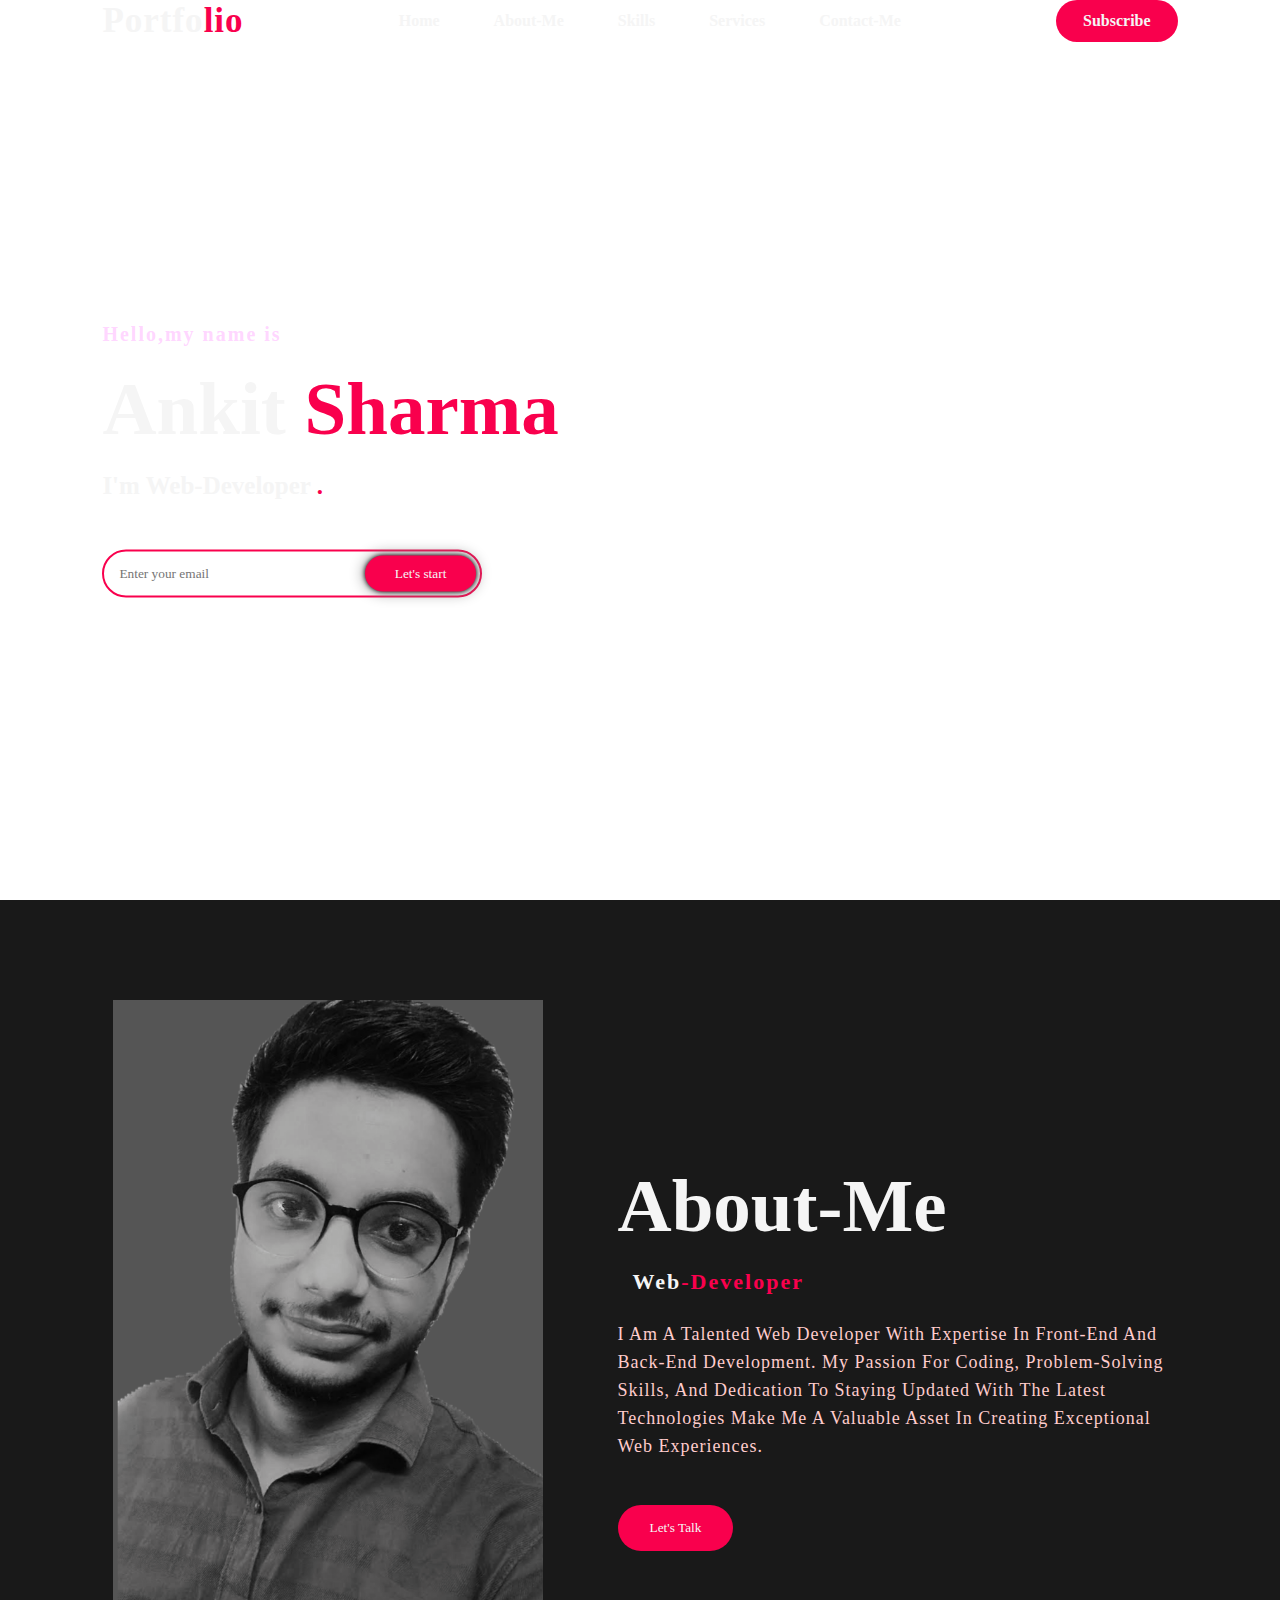
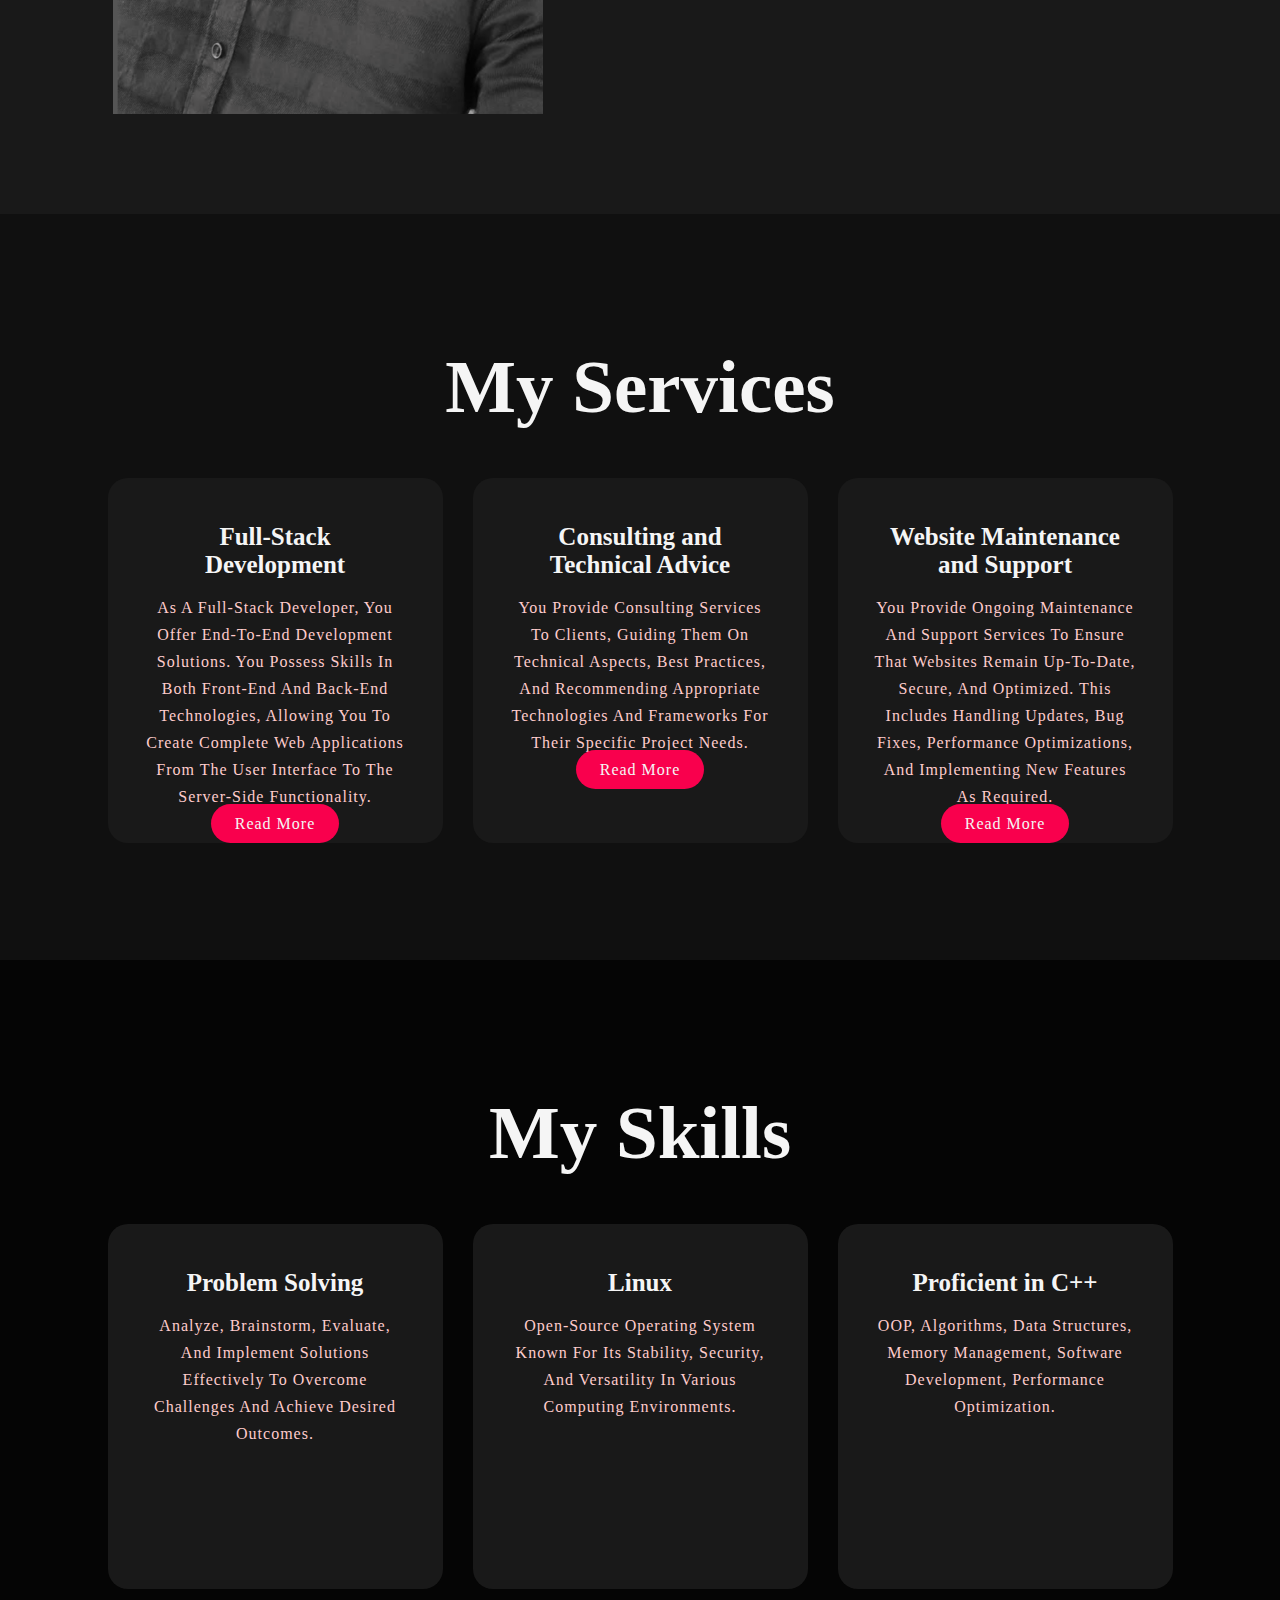
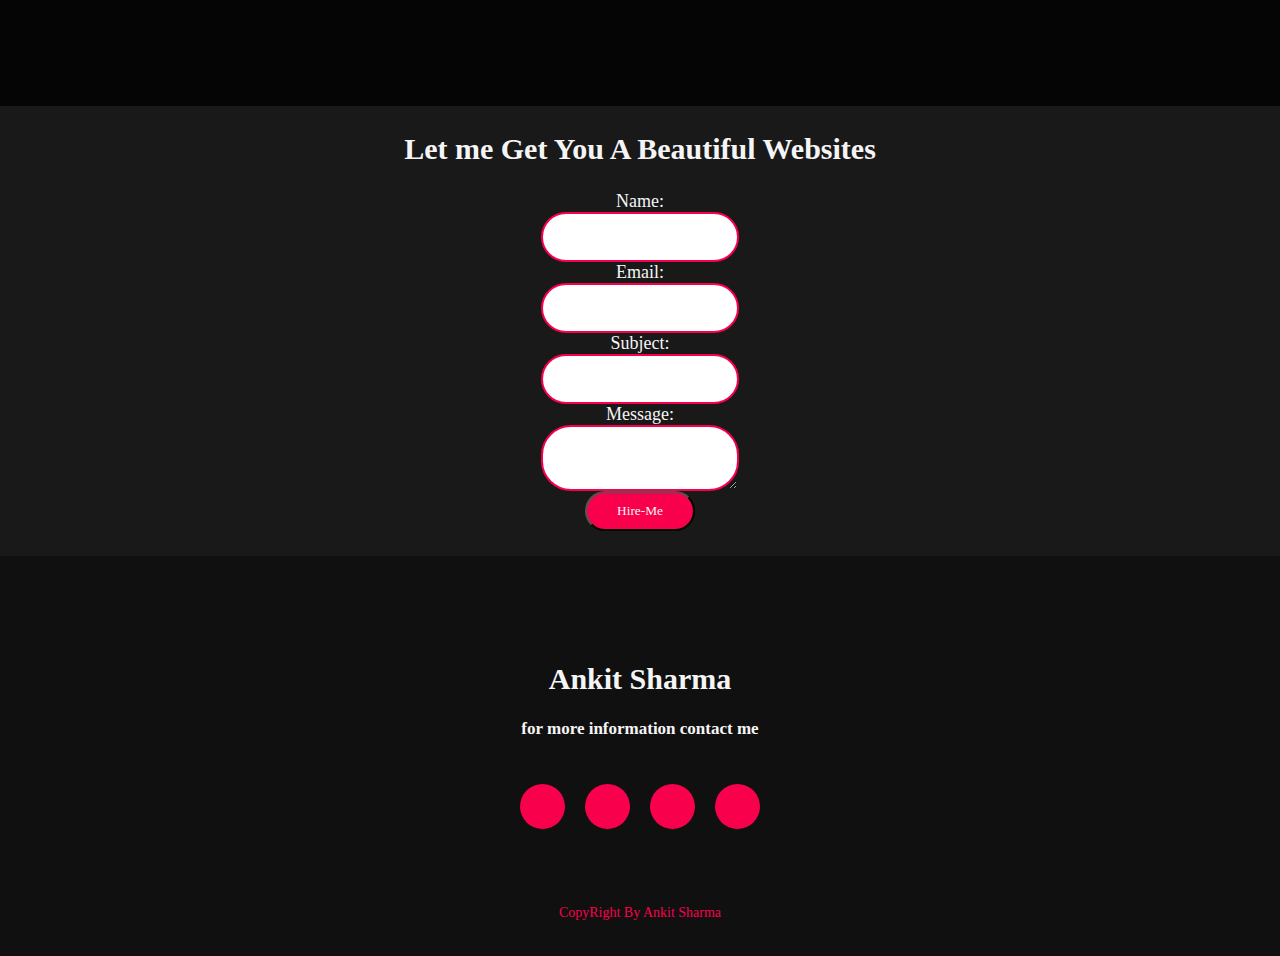
==== portfolio.html @ 2ae2f52b "adding new" ====
<!DOCTYPE html>
<html lang="en">
<head>
    <meta charset="UTF-8">
    <meta http-equiv="X-UA-Compatible" content="IE=edge">
    <meta name="viewport" content="width=device-width, initial-scale=1.0">
    <title>Portfolio</title>
    <link rel="stylesheet" href="./portfolio.css">
    <link rel="preconnect" href="https://fonts.googleapis.com">
<link rel="preconnect" href="https://fonts.gstatic.com" crossorigin>

<link rel="stylesheet" href="https://cdnjs.cloudflare.com/ajax/libs/font-awesome/6.4.0/css/all.min.css" integrity="sha512-iecdLmaskl7CVkqkXNQ/ZH/XLlvWZOJyj7Yy7tcenmpD1ypASozpmT/E0iPtmFIB46ZmdtAc9eNBvH0H/ZpiBw==" crossorigin="anonymous" referrerpolicy="no-referrer" />
</head>
<body>
    <!-- hero section -->
    <section id="Home">
        <div class="hero">
            <nav>
                <h2 class="logo">Portfo<span>lio</span></h2>
                <ul>
                    <li><a href="#Home">Home</a></li>
                    <li><a href="#About-Me">About-Me</a></li>
                    <li><a href="#Skill" >Skills</a></li>
                    <li><a href="#Services">Services</a></li>
                    <li><a href="#Contact-Me">Contact-Me</a></li>
                </ul>
                <a href="#" class="btn">Subscribe</a>
            </nav>
    
            <div class="content">
                <h4>Hello,my name is </h4>
                <h1>Ankit <span>Sharma</span></h1>
                <h3>I'm Web-Developer <span>.</span></h3>
                <div class="newslatter">
                    <form action="https://formspree.io/f/meqbjddd" method="POST">
                        <input type="email" name="email " id="mail" placeholder="Enter your email">
                        <input type="submit" name="submit" id="" value="Let's start">
    
                    </form>
                </div>
            </div>
        </div>
    </section>
    
<!-- about section -->

<section class="about" id="About-Me">
    <div class="main">
        <img src="./about.png" alt="" width="10px">
        <div class="about-text">
            <h2>about-Me </h2>
            <h5>Web<span>-Developer</span></h5>
            <p>
                I am a talented web developer with expertise in front-end and back-end development. My passion for coding, problem-solving skills, and dedication to staying updated with the latest technologies make me a valuable asset in creating exceptional web experiences.
            </p>
            <a href="mailto:ankit972125@gmail.com?subject=Hello%20Ankit&body=Hello%20there" target="_blank">
                <button type="button">Let's Talk</button>
            </a>
           
        </div>
    </div>
</section>
    <!-- services -->
    <section id="Services">
        <div class="services">
            <div class="title">
                <h2>My Services</h2>
    
            </div>
            <div class="box">
                <div class="card">
                    <i class="fa-solid fa-bars"></i>
                    <h5> Full-Stack Development</h5>
                    <div class="pra">
                        <p>
                           As a full-stack developer, you offer end-to-end development solutions. You possess skills in both front-end and back-end technologies, allowing you to create complete web applications from the user interface to the server-side functionality.
                        <p style="text-align: center;">
                        <a class="button" href="#">Read More</a>
                        </p>
                    </div>
                </div>
    
    
                <div class="card">
                    <i class="fa-regular fa-user"></i>
                    <h5>Consulting and Technical Advice</h5>
                    <div class="pra">
                        <p>
                            You provide consulting services to clients, guiding them on technical aspects, best practices, and recommending appropriate technologies and frameworks for their specific project needs.
                        </p>
                        <p style="text-align: center;">
                        <a class="button" href="#">Read More</a>
                        </p>
                    </div>
                </div>
    
                <div class="card">
                    <i class="fa-regular fa-bell"></i>
                    <h5>Website Maintenance and Support</h5>
                    <div class="pra">
                        <p>
                            You provide ongoing maintenance and support services to ensure that websites remain up-to-date, secure, and optimized. This includes handling updates, bug fixes, performance optimizations, and implementing new features as required.
                        </p>
                        <p style="text-align: center;">
                        <a class="button" href="#">Read More</a>
                        </p>
                    </div>
                </div>
            </div>
        </div>
    </section>
   
    <!-- skills -->
    <section id="Skill">
        <div class="skill" id="Skill">
            <div class="title">
                <h2>My Skills</h2>
    
            </div>
            <div class="box">
                <div class="card1">
                    <i class="fa-brands fa-mandalorian"></i>
                    <h5> Problem Solving </h5>
                    <div class="pra">
                        <p>
                            Analyze, brainstorm, evaluate, and implement solutions effectively to overcome challenges and achieve desired outcomes.
                        <p style="text-align: center;">
                        <!-- <a class="button" href="#">Read More</a> -->
                        </p>
                    </div>
                </div>
    
    
                <div class="card1">
                    <i class="fa-brands fa-linux"></i>
                    <h5>Linux</h5>
                    <div class="pra">
                        <p>
                            Open-source operating system known for its stability, security, and versatility in various computing environments.
                        </p>
                        <p style="text-align: center;">
                        <!-- <a class="button" href="#">Read More</a> -->
                        </p>
                    </div>
                </div>
    
                <div class="card1">
                    <i class="fa-regular fa-c"></i>
                    <h5>Proficient in C++</h5>
                    <div class="pra">
                        <p>
                            OOP, algorithms, data structures, memory management, software development, performance optimization.
                        </p>
                        <p style="text-align: center;">
                        <!-- <a class="button" href="#">Read More</a> -->
                        </p>
                    </div>
                </div>
    
            </div>
        </div>
    </section>

    

    <!-- contact me -->
    <section id="Contact-Me">
        <div class="contact">
            <p>Let me Get You A Beautiful Websites</p>
            
            <form class="con" id="emailForm" action="https://formspree.io/f/meqbjddd" method="POST">
                <label for="name">Name:</label>
                <input class="co" type="text" id="name" name="name" required>
              
                <label for="email">Email:</label>
                <input  class="co" type="email" id="email" name="email" required>
              
                <label for="subject">Subject:</label>
                <input  class="co" type="text" id="subject" name="subject" required>
              
                <label for="message">Message:</label>
                <textarea  class="co" id="message" name="message" required></textarea>
              
                <input class="hire" type="submit" name="submit" id="" value="Hire-Me">
              </form>
    
        </div>
    </section>
   

    <!-- footer section -->
    <footer>
        <p>Ankit Sharma</p>
        <p>for more information contact me</p>
        <div class="social">
            <a href="https://www.facebook.com/profile.php?id=100010802718022" target="_blank"><i class="fa-brands fa-facebook-f"></i></a>
            <a href="https://github.com/ankitsharma97" target="_blank"><i class="fa-brands fa-github"></i></a>
            <a href="https://twitter.com/AnkitSh_arma" target="_blank"><i class="fa-brands fa-twitter"></i></a>
            <a href="https://www.linkedin.com/in/ankit-sharma-64aa32255/" target="_blank"><i class="fa-brands fa-linkedin"></i></a>
        </div>
        <p class="end">CopyRight By Ankit Sharma</p>
    </footer>
</body>
</html>
---- portfolio.css ----
*{
    padding: 0;
    margin: 0;
    font-family: 'Bacasime Antique', serif;
    box-sizing: border-box;
}
.hero
{
    height:100vh ;
    width: 100%;
    background-image: url(./back2.png);
    background-size: cover;
    background-position: center;
}
nav{
    display: flex;
    align-items: center;
    justify-content: space-between;  
    padding-top: 45ppx;
    padding-left: 8%;
    padding-right: 8%;

}
.logo{
     color: whitesmoke;
     font-size: 35px;
     letter-spacing: 1px;
     cursor: pointer;

}
span{
    color: #f9004d;
}
nav ul li{
    list-style-type: none;
    display: inline-block;
    padding: 10px 25px;
}
nav ul li a{
    color: whitesmoke;
    text-decoration: none;
    font-weight: bold;
    text-transform: capitalize;
}
nav ul li a:hover{
    color: #f9004d;
    transition: 40ms;
}
.btn{
    background-color: #f9004d;
    color: whitesmoke;
    text-decoration: none;
    border: 2px solid transparent;
    font-weight: bold;
    padding: 10px 25px;
    border-radius: 30px;
    transition: transform.4s;
}
.btn:hover{
    transform: scale(1.2);
}
.content{
    position: absolute;
    top: 50%;
    left: 8%;
    transform: translateY(-50%);
}
h1{
    color: whitesmoke;
    margin: 20px 0px;
    font-size: 75px;
}
h4{
    color: #fcfc;
    margin: 20px 0px;
    font-size: 20px;
    letter-spacing: 2px;
}
h3{
    color: whitesmoke;
    margin-bottom: 50px;
    font-size: 25px;
}
.newslatter form{
    width: 380px;
    max-width: 100%;
    position: relative;
}
.newslatter form input:first-child{
    display: inline-block;
    width: 100%;
    padding: 14px 130px 14px 15px;
    border: 2px solid #f9004d;
    outline: none;
    border-radius: 30px;

}
.newslatter form input:last-child{
    position: absolute;
    display: inline-block;
    padding: 10px 30px;
    border: none;
    outline: none;
    border-radius: 30px;
    background-color: #f9004d;
    color: whitesmoke;
    box-shadow: 0px 0px 5px #000,0px 0px 15px #858585;
    top: 6px;
    right: 6px;
}
.about{
    width: 100%;
    padding: 100px 0px;
    background-color: #191919;
}
.about img{
    height: auto;
    width: 430px;

}
.about-text{
    width: 550px;

}
.main{
    width: 1130px;
    max-width: 95%;
    margin: 0 auto;
    display: flex;
    align-items: center;
    justify-content: space-around;
}
.about-text h2{
    color: whitesmoke;
    font-size: 75px;
    text-transform: capitalize;
    margin-bottom: 20px;
}
.about-text h5{
    color: whitesmoke;
    letter-spacing: 2px;
    font-size: 22px;
    margin-bottom: 25px;
    text-transform: capitalize;
}
.about-text p{
    color: #fccf;
    letter-spacing: 1px;
    line-height: 28px;
    font-size: 18px;
    margin-bottom: 45px;
    text-transform: capitalize;
}
button{
    background-color: #f9004d;
    color: whitesmoke;
    text-decoration: none;
    border: 2px solid transparent;
    padding: 13px 30px;
    border-radius: 30px;
    transition: 40ms;
}
button:hover{
    background-color: transparent;
    border: 2px solid #f9004d;
    cursor: pointer;
}
.services{
    background-color: #101010;
    width: 100%;
    padding: 100px 0px;

}
.title h2{
    color: whitesmoke;
    font-size: 75px;
    width: 1130px;
    margin: 30px auto;
    text-align: center;
}
.box{
    display: flex;
    justify-content: center;
    align-items: center;
    min-height: 400px;
}
.card{
    height: 365px;
    width: 335px;
    padding: 20px 35px;
    background: #191919;
    border-radius: 20px;
    margin: 15px;
    position: relative;
    overflow: scroll;
    text-align: center;
}
.card i{
    font-size: 50px;
    display: block;
    text-align: center;
    margin: 25px 0px;
    color: #f9004d;

}
h5{
    color: whitesmoke;
    font-size: 25px;
    margin: 15px;
}
.pra{
    color: #fccf;
    letter-spacing: 1px;
    line-height: 27px;
    font-size: 16px;
    margin-bottom: 25px;
    text-transform: capitalize;
}
.card .button{
    background-color: #f9004d;
    color: whitesmoke;
    text-decoration: none;
    border: 2px solid transparent;
    padding: 9px 22px;
    border-radius: 20px;
    transition: 40ms;
}
.card .button:hover{
    background-color: transparent;
    border: 2px solid #f9004d;
    cursor: pointer;
}
.skill{
    background-color: #050505;
    width: 100%;
    padding: 100px 0px;

}
.card1{
    height: 365px;
    width: 335px;
    padding: 20px 35px;
    background: #191919;
    border-radius: 20px;
    margin: 15px;
    position: relative;
    overflow: hidden;
    text-align: center;
}
.card1 i{
    font-size: 50px;
    display: block;
    text-align: center;
    margin: 25px 0px;
    color: #f9004d;

}
.contact{
    width: 100%;
    height: 450px;
    background-color: #191919;
    display: flex;
    align-items: center;
    flex-direction: column;
    justify-content: center;
}
.contact p{
    color: whitesmoke;
    font-size: 30px;
    font-weight: bold;
    margin-bottom: 25px;

}
.contact .button-two{
    background-color: #f9004d;
    color: whitesmoke;
    text-decoration: none;
    border: 2px solid transparent;
    padding: 13px 30px;
    border-radius: 30px;
    transition: 40ms;
}
.contact .button-two:hover{
    background-color: transparent;
    border: 2px solid #f9004d;
    transform: scale(1.3);
    cursor: pointer;
}
.con{
    color: whitesmoke;
    font-size: large;
    position: relative;
    display: flex;
    flex-direction: column;
    justify-content: center;
    align-items: center;
    transition: 40ms;
}
.hire{
    position: relative;
    color: whitesmoke;
    padding: 10px 30px;
    background-color: #f9004d;
    outline: invert;
    border-radius: 30px;
}
.hire:hover{
    background-color: transparent;
}
.co{
    display: inline-block;
    width: 100%;
    padding: 15px;
    border: 2px solid #f9004d;
    outline: none;
    border-radius: 30px;
    
}
footer{
    position: relative;
    width: 100%;
    height: 400px;
    background: #101010;
    display: flex;
    flex-direction: column;
    align-items: center;
    justify-content: center;
}
footer p:nth-child(1)
{
    font-size: 30px;
    color: whitesmoke;
    margin-bottom: 20px;
    font-weight: bold;

}
footer p:nth-child(2)
{
    font-size: 17px;
    color: whitesmoke;
    width: 500px;
    text-align: center;
    line-height: 26px;
    margin-bottom: 20px;
    font-weight: bold;
    
}
.social{
    display: flex;
}
.social a{
    width: 45px;
    height: 45px;
    display: flex;
    align-items: center;
    justify-content: center;
    background: #f9004d;
    border-radius: 50%;
    margin: 22px 10px;
    color: whitesmoke;
    text-decoration: none;
    font-size: 20px;
}
.social a:hover{
    background-color: transparent;
    transform: scale(1.3);
    transition: 40ms;
    border: 2px solid #f9004d;
    cursor: pointer;
}
.end{
    position: absolute;
    color: #f9004d;
    bottom: 35px;
    font-size: 14px;
}
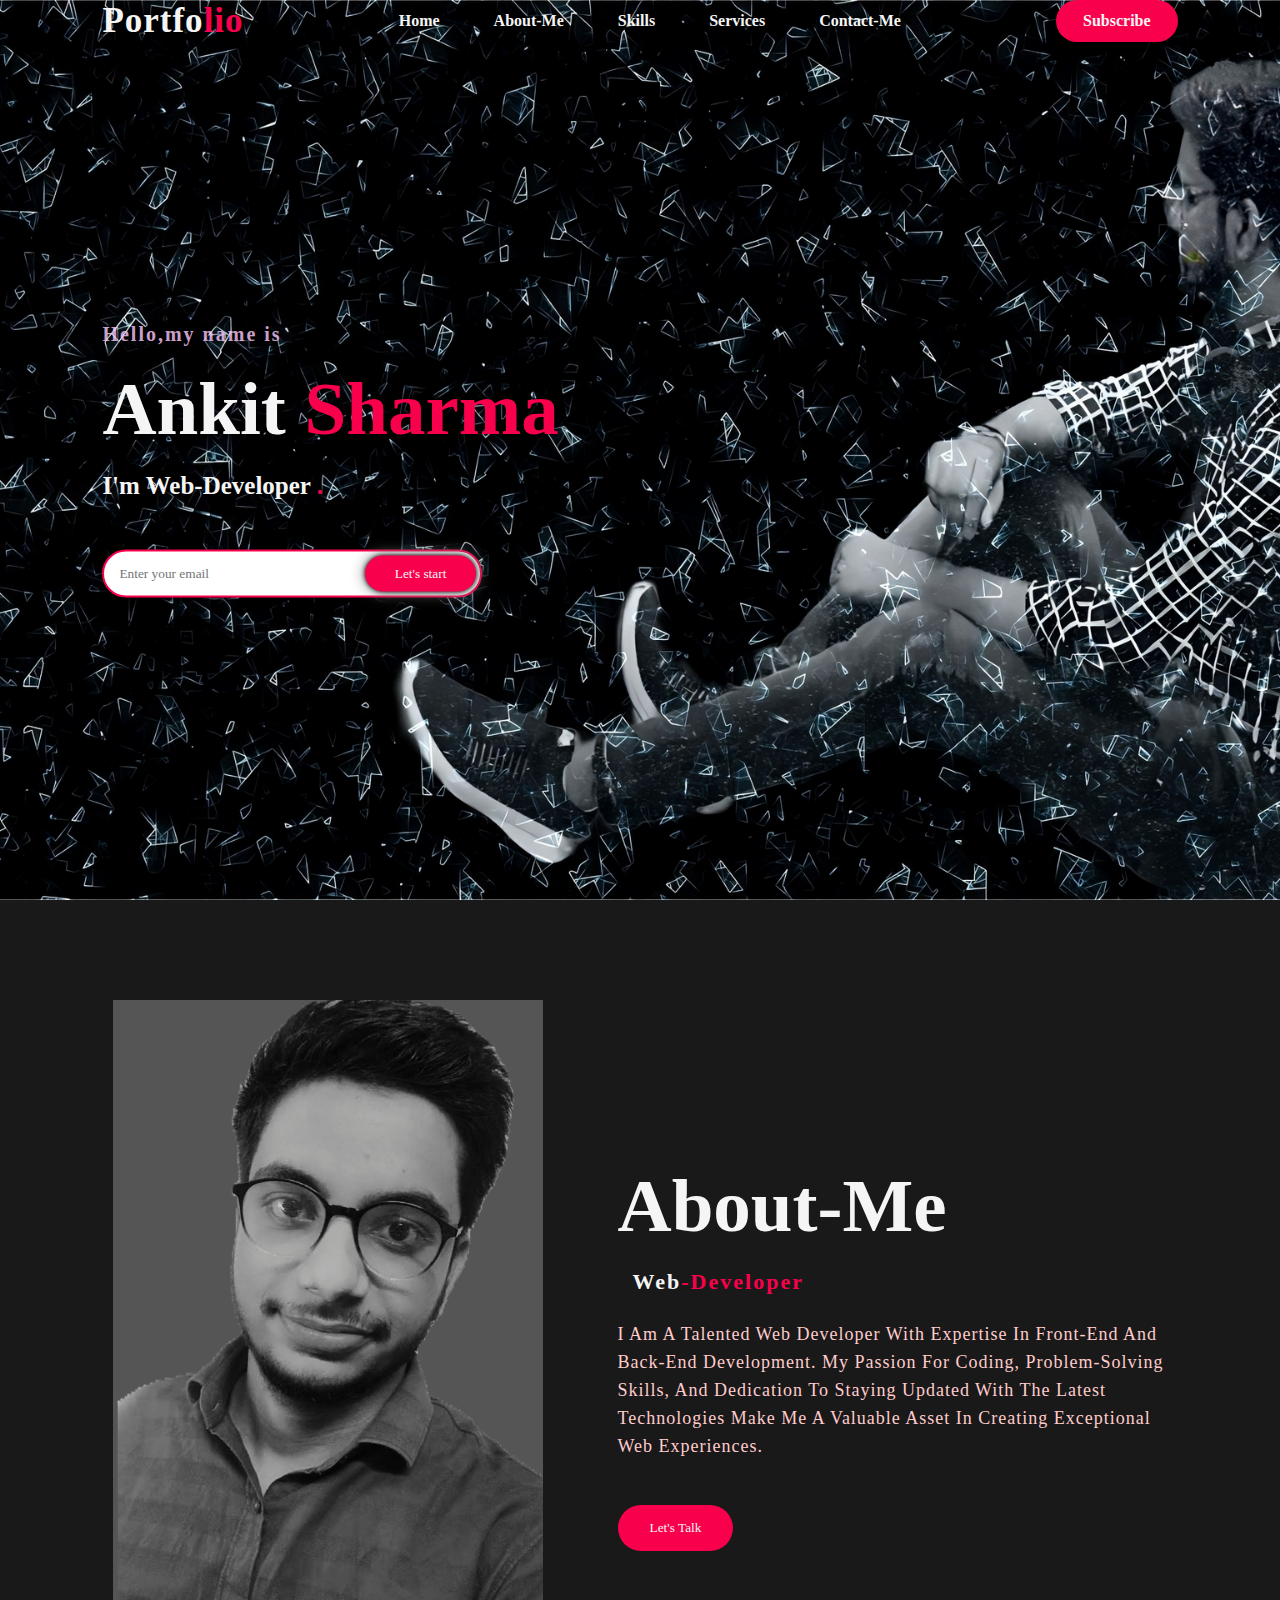
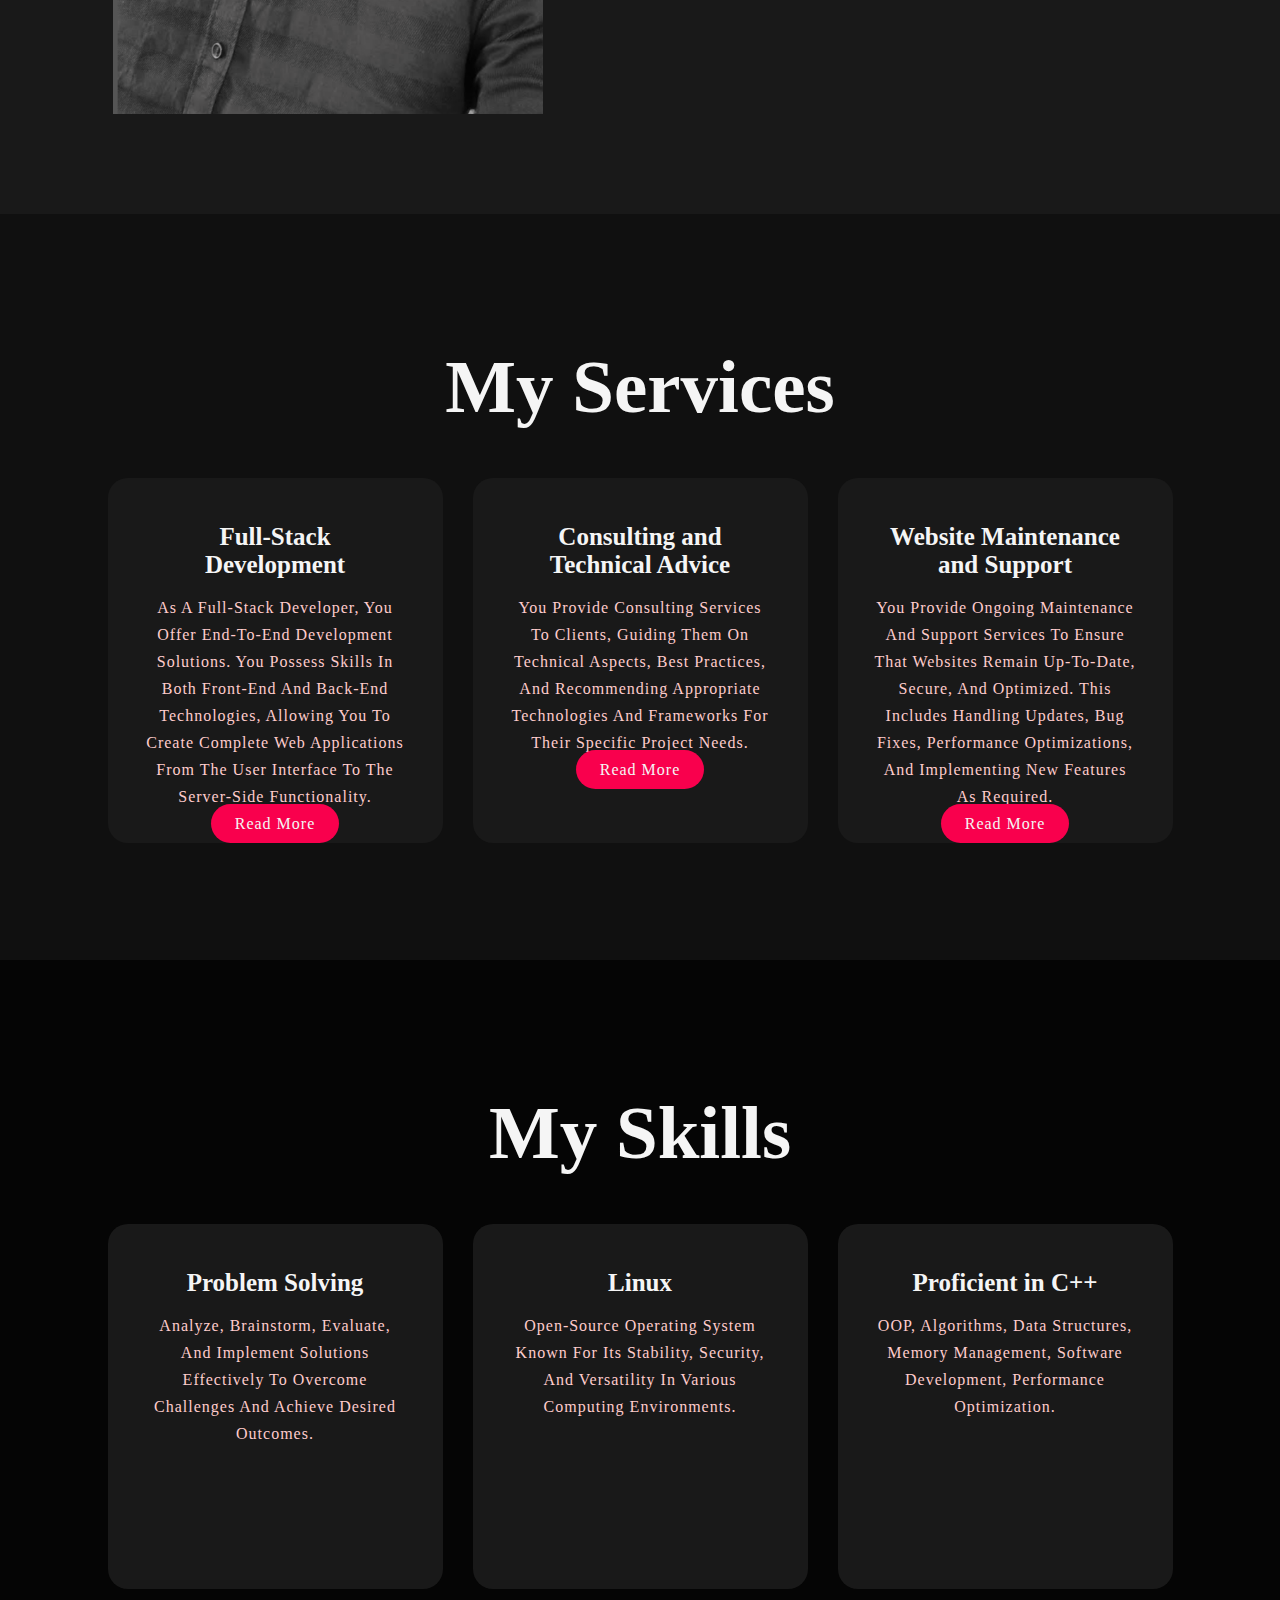
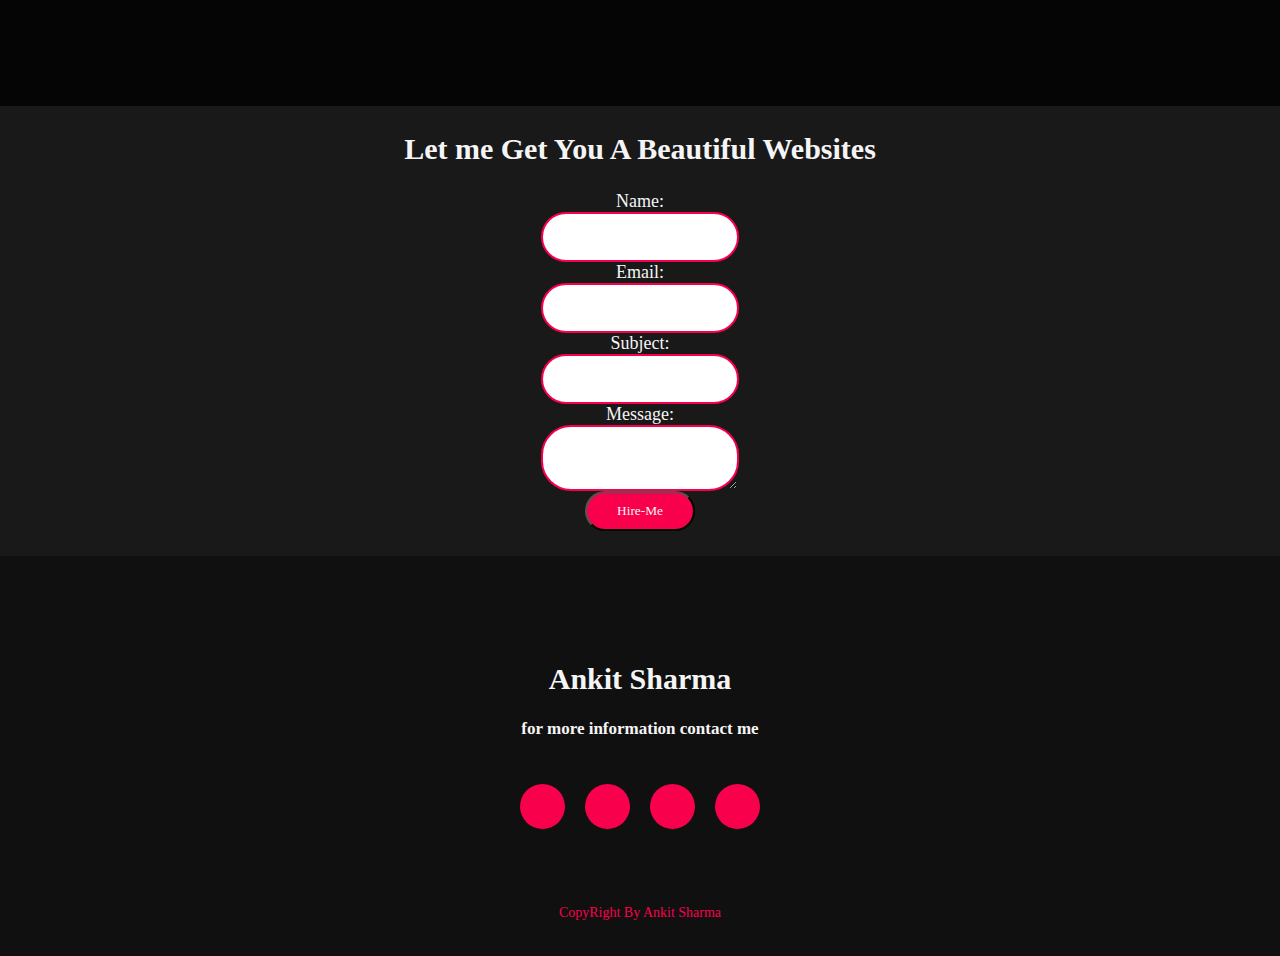
==== commit 6a0e22d4: "Update portfolio.html" ====
--- a/portfolio.html
+++ b/portfolio.html
@@ -24,7 +24,7 @@
                     <li><a href="#Services">Services</a></li>
                     <li><a href="#Contact-Me">Contact-Me</a></li>
                 </ul>
-                <a href="#" class="btn">Subscribe</a>
+                <a href="mailto:ankit972125@gmail.com" class="btn">Subscribe</a>
             </nav>
     
             <div class="content">
--- a/portfolio.css
+++ b/portfolio.css
@@ -8,7 +8,7 @@
 {
     height:100vh ;
     width: 100%;
-    background-image: url(./back2.png);
+    background-image: url(./backg2.jpg);
     background-size: cover;
     background-position: center;
 }
@@ -373,4 +373,4 @@
     color: #f9004d;
     bottom: 35px;
     font-size: 14px;
-}+}
